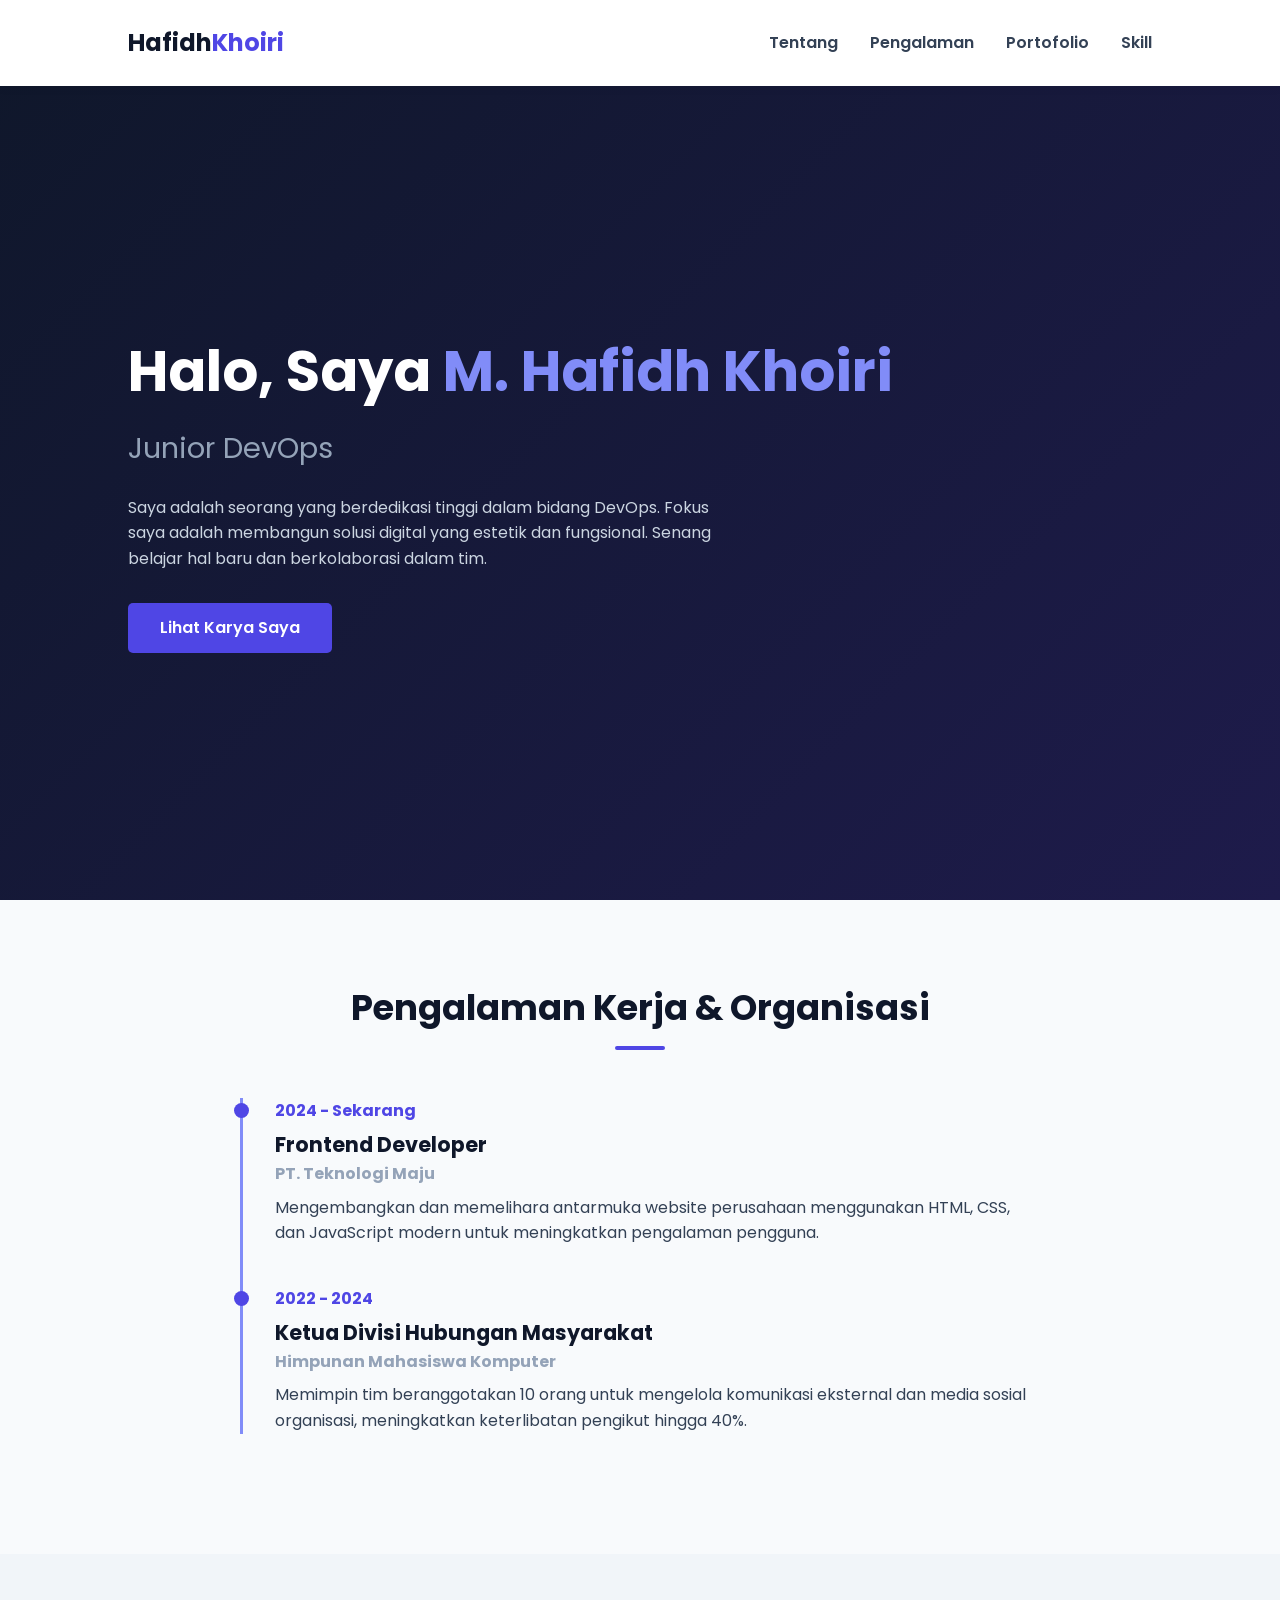
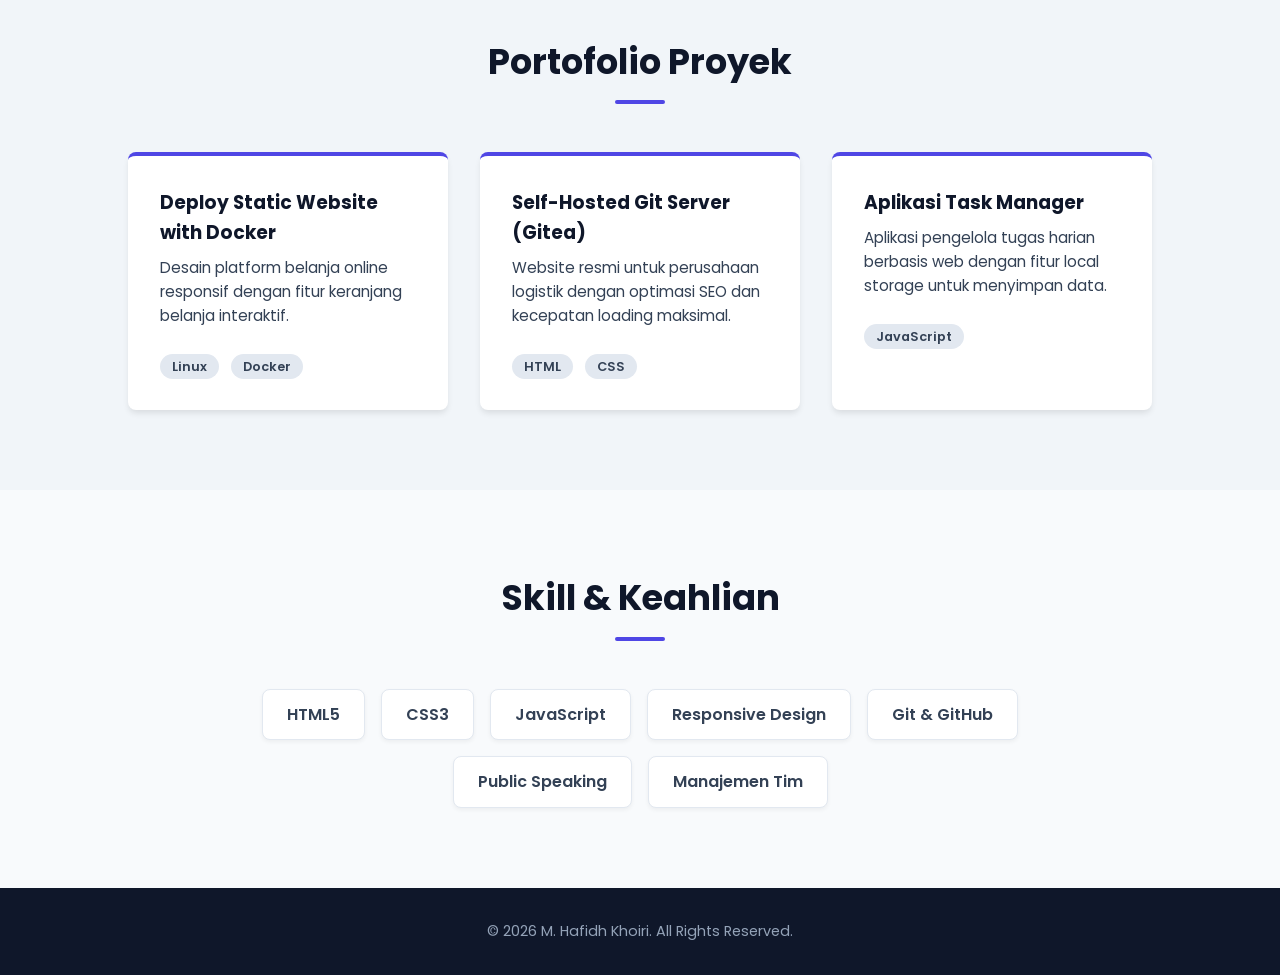
==== index.html @ 5c485df0 "first commit" ====
<!DOCTYPE html>
<html lang="id">
<head>
    <meta charset="UTF-8">
    <meta name="viewport" content="width=device-width, initial-scale=1.0">
    <title>Portofolio Saya</title>
    <link rel="stylesheet" href="style.css">
    <link href="https://fonts.googleapis.com/css2?family=Poppins:wght@300;400;600;700&display=swap" rel="stylesheet">
</head>
<body>

    <nav class="navbar">
        <div class="logo">Hafidh<span>Khoiri</span></div>
        <ul class="nav-links" id="navLinks">
            <li><a href="#about">Tentang</a></li>
            <li><a href="#experience">Pengalaman</a></li>
            <li><a href="#portfolio">Portofolio</a></li>
            <li><a href="#skills">Skill</a></li>
        </ul>
        <div class="menu-toggle" id="mobileMenu">
            <span class="bar"></span>
            <span class="bar"></span>
            <span class="bar"></span>
        </div>
    </nav>

    <header id="about" class="hero-section">
        <div class="hero-content">
            <h1>Halo, Saya <span>M. Hafidh Khoiri</span></h1>
            <h3>Junior DevOps</h3>
            <p>Saya adalah seorang yang berdedikasi tinggi dalam bidang DevOps. Fokus saya adalah membangun solusi digital yang estetik dan fungsional. Senang belajar hal baru dan berkolaborasi dalam tim.</p>
            <a href="#portfolio" class="btn">Lihat Karya Saya</a>
        </div>
    </header>

    <section id="experience" class="section">
        <h2 class="section-title">Pengalaman Kerja & Organisasi</h2>
        <div class="timeline">
            <div class="timeline-item">
                <div class="timeline-date">2024 - Sekarang</div>
                <div class="timeline-content">
                    <h3>Frontend Developer</h3>
                    <h4>PT. Teknologi Maju</h4>
                    <p>Mengembangkan dan memelihara antarmuka website perusahaan menggunakan HTML, CSS, dan JavaScript modern untuk meningkatkan pengalaman pengguna.</p>
                </div>
            </div>
            <div class="timeline-item">
                <div class="timeline-date">2022 - 2024</div>
                <div class="timeline-content">
                    <h3>Ketua Divisi Hubungan Masyarakat</h3>
                    <h4>Himpunan Mahasiswa Komputer</h4>
                    <p>Memimpin tim beranggotakan 10 orang untuk mengelola komunikasi eksternal dan media sosial organisasi, meningkatkan keterlibatan pengikut hingga 40%.</p>
                </div>
            </div>
        </div>
    </section>

    <section id="portfolio" class="section bg-light">
        <h2 class="section-title">Portofolio Proyek</h2>
        <div class="portfolio-grid">
            <div class="portfolio-card">
                <div class="portfolio-info">
                    <h3>Deploy Static Website with Docker</h3>
                    <p>Desain platform belanja online responsif dengan fitur keranjang belanja interaktif.</p>
                    <span class="tag">Linux</span> <span class="tag">Docker</span>
                </div>
            </div>
            <div class="portfolio-card">
                <div class="portfolio-info">
                    <h3>Self-Hosted Git Server (Gitea)</h3>
                    <p>Website resmi untuk perusahaan logistik dengan optimasi SEO dan kecepatan loading maksimal.</p>
                    <span class="tag">HTML</span> <span class="tag">CSS</span>
                </div>
            </div>
            <div class="portfolio-card">
                <div class="portfolio-info">
                    <h3>Aplikasi Task Manager</h3>
                    <p>Aplikasi pengelola tugas harian berbasis web dengan fitur local storage untuk menyimpan data.</p>
                    <span class="tag">JavaScript</span>
                </div>
            </div>
        </div>
    </section>

    <section id="skills" class="section">
        <h2 class="section-title">Skill & Keahlian</h2>
        <div class="skills-container">
            <div class="skill-card">HTML5</div>
            <div class="skill-card">CSS3</div>
            <div class="skill-card">JavaScript</div>
            <div class="skill-card">Responsive Design</div>
            <div class="skill-card">Git & GitHub</div>
            <div class="skill-card">Public Speaking</div>
            <div class="skill-card">Manajemen Tim</div>
        </div>
    </section>

    <footer>
        <p>&copy; <span id="year"></span> M. Hafidh Khoiri. All Rights Reserved.</p>
    </footer>

    <script src="script.js"></script>
</body>
</html>
---- style.css ----
/* ==========================================================================
   1. RESET & BASE STYLES (Gaya Dasar)
   ========================================================================== */
* {
    margin: 0;
    padding: 0;
    box-sizing: border-box;
    font-family: 'Poppins', sans-serif;
    scroll-behavior: smooth;
}

:root {
    --primary-color: #4f46e5;
    --secondary-color: #818cf8;
    --dark-color: #0f172a;
    --light-color: #f8fafc;
    --text-dark: #334155;
    --text-light: #94a3b8;
}

body {
    background-color: var(--light-color);
    color: var(--text-dark);
    line-height: 1.6;
}

/* ==========================================================================
   2. NAVBAR (Navigasi Atas)
   ========================================================================== */
.navbar {
    display: flex;
    justify-content: space-between;
    align-items: center;
    padding: 1.5rem 10%;
    background-color: white;
    position: fixed;
    top: 0;
    width: 100%;
    z-index: 1000;
    box-shadow: 0 2px 10px rgba(0, 0, 0, 0.05);
}

.logo {
    font-size: 1.5rem;
    font-weight: 700;
    color: var(--dark-color);
}

.logo span {
    color: var(--primary-color);
}

.nav-links {
    display: flex;
    list-style: none;
}

.nav-links li a {
    text-decoration: none;
    color: var(--text-dark);
    font-weight: 600;
    margin-left: 2rem;
    transition: color 0.3s ease;
}

.nav-links li a:hover {
    color: var(--primary-color);
}

/* ==========================================================================
   3. HERO SECTION (Halaman Utama Depan)
   ========================================================================== */
.hero-section {
    height: 100vh;
    display: flex;
    align-items: center;
    padding: 0 10%;
    background: linear-gradient(135deg, var(--dark-color) 0%, #1e1b4b 100%);
    color: white;
    padding-top: 80px;
}

.hero-content h1 {
    font-size: 3.5rem;
    font-weight: 700;
    margin-bottom: 0.5rem;
}

.hero-content h1 span {
    color: var(--secondary-color);
}

.hero-content h3 {
    font-size: 1.8rem;
    color: var(--text-light);
    font-weight: 400;
    margin-bottom: 1.5rem;
}

.hero-content p {
    max-width: 600px;
    margin-bottom: 2rem;
    color: #cbd5e1;
}

.btn {
    display: inline-block;
    padding: 0.75rem 2rem;
    background-color: var(--primary-color);
    color: white;
    text-decoration: none;
    border-radius: 5px;
    font-weight: 600;
    transition: background 0.3s, transform 0.3s;
}

.btn:hover {
    background-color: var(--secondary-color);
    transform: translateY(-3px);
}

/* ==========================================================================
   4. LAYOUT UMUM & KOMPONEN
   ========================================================================== */
.section {
    padding: 5rem 10%;
}

.bg-light {
    background-color: #f1f5f9;
}

.section-title {
    font-size: 2.2rem;
    text-align: center;
    margin-bottom: 3rem;
    position: relative;
    color: var(--dark-color);
}

.section-title::after {
    content: '';
    display: block;
    width: 50px;
    height: 4px;
    background-color: var(--primary-color);
    margin: 10px auto 0 auto;
    border-radius: 2px;
}

/* ==========================================================================
   5. TIMELINE (Pengalaman Kerja / Organisasi)
   ========================================================================== */
.timeline {
    max-width: 800px;
    margin: 0 auto;
    position: relative;
    border-left: 3px solid var(--secondary-color);
    padding-left: 2rem;
}

.timeline-item {
    position: relative;
    margin-bottom: 2.5rem;
}

.timeline-item::before {
    content: '';
    position: absolute;
    left: calc(-2rem - 9px);
    top: 5px;
    width: 15px;
    height: 15px;
    border-radius: 50%;
    background-color: var(--primary-color);
}

.timeline-date {
    font-weight: 700;
    color: var(--primary-color);
    margin-bottom: 0.25rem;
}

.timeline-content h3 {
    font-size: 1.3rem;
    color: var(--dark-color);
}

.timeline-content h4 {
    font-size: 1rem;
    color: var(--text-light);
    margin-bottom: 0.5rem;
}

/* ==========================================================================
   6. PORTFOLIO CARD (Grid Proyek Halaman Depan)
   ========================================================================== */
.portfolio-grid {
    display: grid;
    grid-template-columns: repeat(auto-fit, minmax(300px, 1fr));
    gap: 2rem;
}

.portfolio-card {
    background-color: white;
    border-radius: 8px;
    overflow: hidden;
    box-shadow: 0 4px 6px -1px rgba(0,0,0,0.1);
    transition: transform 0.3s;
    padding: 2rem;
    border-top: 4px solid var(--primary-color);
}

.portfolio-card:hover {
    transform: translateY(-5px);
}

.portfolio-info h3 {
    margin-bottom: 0.5rem;
    color: var(--dark-color);
}

.portfolio-info p {
    font-size: 0.95rem;
    color: var(--text-dark);
    margin-bottom: 1.5rem;
}

.tag {
    background-color: #e2e8f0;
    padding: 0.25rem 0.75rem;
    border-radius: 20px;
    font-size: 0.8rem;
    font-weight: 600;
    margin-right: 0.5rem;
}

/* ==========================================================================
   7. SKILLS (Bagian Keahlian)
   ========================================================================== */
.skills-container {
    display: flex;
    flex-wrap: wrap;
    justify-content: center;
    gap: 1rem;
    max-width: 800px;
    margin: 0 auto;
}

.skill-card {
    background-color: white;
    padding: 0.75rem 1.5rem;
    border-radius: 8px;
    font-weight: 600;
    box-shadow: 0 2px 4px rgba(0,0,0,0.05);
    border: 1px solid #e2e8f0;
}

/* ==========================================================================
   8. HALAMAN DOKUMENTASI PROYEK (Project Case Study)
   ========================================================================== */
.doc-section {
    padding: 8rem 10% 4rem 10%; /* Ditambah padding top agar tidak tertutup navbar */
    background-color: #ffffff;
}

.doc-container {
    max-width: 1100px;
    margin: 0 auto;
}

.back-btn {
    display: inline-block;
    text-decoration: none;
    color: var(--primary-color);
    font-weight: 600;
    margin-bottom: 2rem;
    transition: transform 0.2s;
}

.back-btn:hover {
    transform: translateX(-5px);
}

.doc-header {
    margin-bottom: 3rem;
}

.project-category {
    font-size: 0.9rem;
    text-transform: uppercase;
    letter-spacing: 1px;
    color: var(--primary-color);
    font-weight: 700;
}

.project-title {
    font-size: 2.8rem;
    color: var(--dark-color);
    line-height: 1.2;
    margin: 0.5rem 0;
}

.project-subtitle {
    font-size: 1.2rem;
    color: var(--text-dark);
    margin-bottom: 1.5rem;
}

.project-meta {
    display: flex;
    flex-wrap: wrap;
    gap: 2rem;
    padding: 1rem 0;
    border-top: 1px solid #e2e8f0;
    border-bottom: 1px solid #e2e8f0;
}

.meta-item {
    font-size: 0.95rem;
    color: var(--text-dark);
}

/* Galeri Gambar Dokumentasi */
.doc-gallery {
    margin-bottom: 3rem;
}

.responsive-img {
    width: 100%;
    height: auto;
    display: block;
    border-radius: 8px;
    object-fit: cover;
    box-shadow: 0 4px 15px rgba(0,0,0,0.05);
}

.sub-previews {
    display: grid;
    grid-template-columns: 1fr 1fr;
    gap: 1.5rem;
    margin-top: 1.5rem;
}

/* Grid Konten Utama vs Sidebar */
.doc-grid {
    display: grid;
    grid-template-columns: 2fr 1fr;
    gap: 3rem;
}

.doc-block {
    margin-bottom: 2.5rem;
}

.doc-block h2 {
    font-size: 1.5rem;
    color: var(--dark-color);
    margin-bottom: 1rem;
}

.doc-block p {
    color: var(--text-dark);
    margin-bottom: 1rem;
    text-align: justify;
}

.doc-list {
    padding-left: 1.5rem;
    margin-bottom: 1rem;
    color: var(--text-dark);
}

.doc-list li {
    margin-bottom: 0.5rem;
}

.doc-quote {
    background-color: #f8fafc;
    border-left: 4px solid var(--primary-color);
    padding: 1.5rem;
    border-radius: 0 8px 8px 0;
    color: var(--text-dark);
    font-style: italic;
    margin: 1.5rem 0;
}

/* Sidebar Kanan */
.sidebar-card {
    background-color: #f1f5f9;
    padding: 2rem;
    border-radius: 8px;
    margin-bottom: 1.5rem;
}

.sidebar-card h3 {
    font-size: 1.2rem;
    color: var(--dark-color);
    margin-bottom: 1rem;
}

.tech-tags {
    display: flex;
    flex-wrap: wrap;
    gap: 0.5rem;
}

.btn-full {
    display: block;
    text-align: center;
    width: 100%;
    margin-bottom: 0.75rem;
}

.btn-outline {
    background-color: transparent;
    border: 2px solid var(--primary-color);
    color: var(--primary-color);
}

.btn-outline:hover {
    background-color: var(--primary-color);
    color: white;
}

/* ==========================================================================
   9. FOOTER (Bagian Bawah Web)
   ========================================================================== */
footer {
    background-color: var(--dark-color);
    color: var(--text-light);
    text-align: center;
    padding: 2rem;
    font-size: 0.9rem;
}

/* ==========================================================================
   10. MEDIA QUERIES (Responsif HP / Tablet)
   ========================================================================== */
.menu-toggle {
    display: none;
    cursor: pointer;
}

.bar {
    display: block;
    width: 25px;
    height: 3px;
    margin: 5px auto;
    background-color: var(--dark-color);
    transition: all 0.3s ease;
}

@media (max-width: 768px) {
    /* Navigasi Mobile */
    .menu-toggle { 
        display: block; 
    }
    .nav-links {
        position: absolute;
        top: 70px;
        left: -100%;
        flex-direction: column;
        background-color: white;
        width: 100%;
        text-align: center;
        transition: 0.3s;
        box-shadow: 0 10px 10px rgba(0,0,0,0.05);
    }
    .nav-links.active { 
        left: 0; 
    }
    .nav-links li { 
        margin: 1.5rem 0; 
    }
    .nav-links li a { 
        margin-left: 0; 
    }
    
    /* Hero Mobile */
    .hero-content h1 { 
        font-size: 2.5rem; 
    }
    
    /* Dokumentasi Proyek Mobile */
    .doc-section {
        padding: 6rem 5% 4rem 5%;
    }
    .project-title {
        font-size: 2rem;
    }
    .sub-previews {
        grid-template-columns: 1fr;
    }
    .doc-grid {
        grid-template-columns: 1fr;
        gap: 2rem;
    }
}
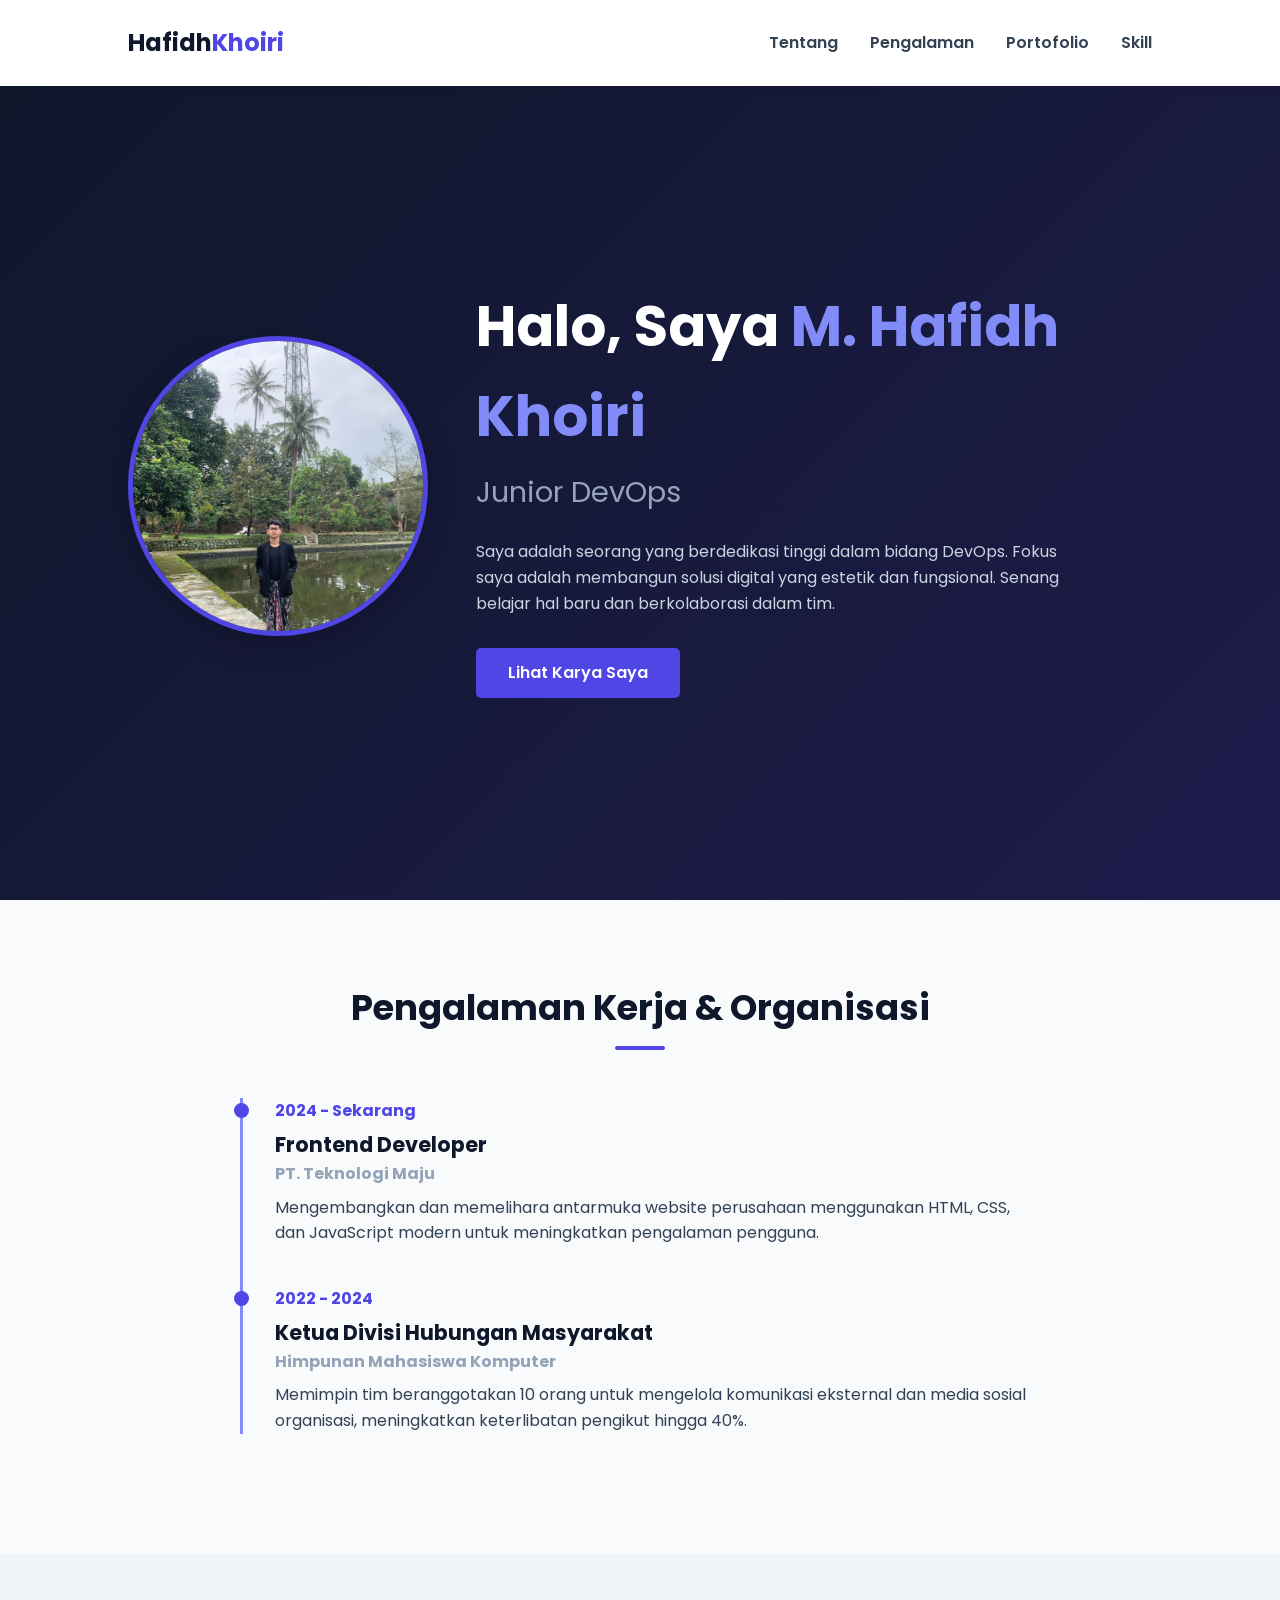
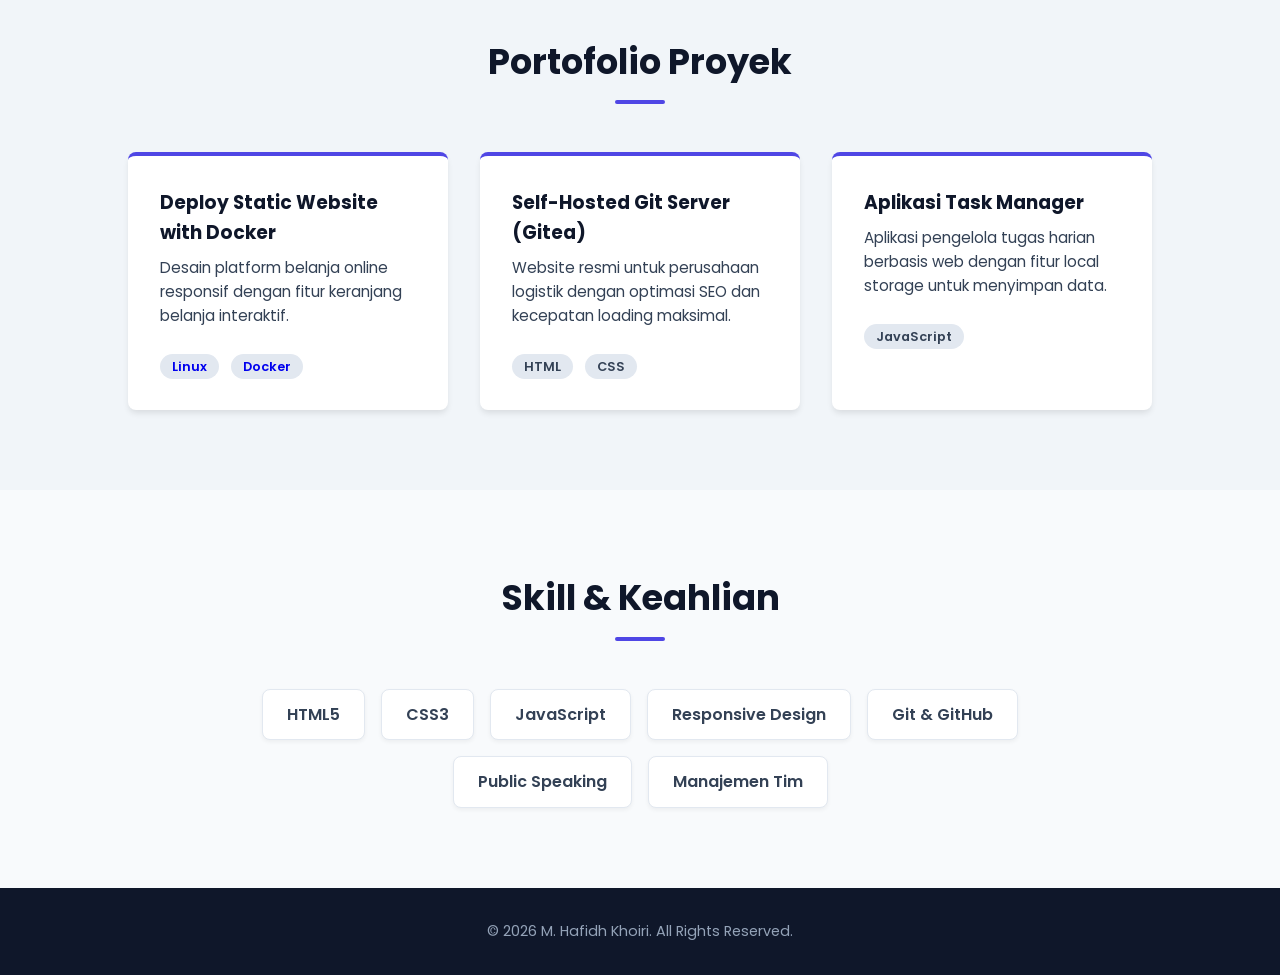
==== commit 24951574: "update porto section" ====
--- a/index.html
+++ b/index.html
@@ -24,14 +24,22 @@
         </div>
     </nav>
 
-    <header id="about" class="hero-section">
+<header id="about" class="hero-section">
+    <div class="hero-container">
+        
+        <div class="hero-image">
+            <img src="assets/foto1.jpeg" alt="Foto Hafidh">
+        </div>
+
         <div class="hero-content">
             <h1>Halo, Saya <span>M. Hafidh Khoiri</span></h1>
             <h3>Junior DevOps</h3>
             <p>Saya adalah seorang yang berdedikasi tinggi dalam bidang DevOps. Fokus saya adalah membangun solusi digital yang estetik dan fungsional. Senang belajar hal baru dan berkolaborasi dalam tim.</p>
             <a href="#portfolio" class="btn">Lihat Karya Saya</a>
         </div>
-    </header>
+
+    </div>
+</header>
 
     <section id="experience" class="section">
         <h2 class="section-title">Pengalaman Kerja & Organisasi</h2>
@@ -58,13 +66,13 @@
     <section id="portfolio" class="section bg-light">
         <h2 class="section-title">Portofolio Proyek</h2>
         <div class="portfolio-grid">
-            <div class="portfolio-card">
+            <a class="portfolio-card" href="portofolio/project-static.html">
                 <div class="portfolio-info">
                     <h3>Deploy Static Website with Docker</h3>
                     <p>Desain platform belanja online responsif dengan fitur keranjang belanja interaktif.</p>
                     <span class="tag">Linux</span> <span class="tag">Docker</span>
                 </div>
-            </div>
+            </a>
             <div class="portfolio-card">
                 <div class="portfolio-info">
                     <h3>Self-Hosted Git Server (Gitea)</h3>
--- a/style.css
+++ b/style.css
@@ -16,6 +16,10 @@
     --light-color: #f8fafc;
     --text-dark: #334155;
     --text-light: #94a3b8;
+}
+
+a, u {
+    text-decoration: none;
 }
 
 body {
@@ -80,6 +84,35 @@
     padding-top: 80px;
 }
 
+.hero-container {
+    display: flex;
+    align-items: center;
+    justify-content: space-between;
+    gap: 3rem;
+}
+
+.hero-image img {
+    width: 300px;
+    height: 300px;
+    object-fit: cover;
+    border-radius: 50%;
+    border: 5px solid var(--primary-color);
+    box-shadow: 0 10px 30px rgba(0,0,0,0.2);
+}
+
+/* Mobile */
+@media (max-width: 768px) {
+    .hero-container {
+        flex-direction: column;
+        text-align: center;
+    }
+
+    .hero-image img {
+        width: 200px;
+        height: 200px;
+    }
+}
+
 .hero-content h1 {
     font-size: 3.5rem;
     font-weight: 700;
@@ -146,6 +179,27 @@
     background-color: var(--primary-color);
     margin: 10px auto 0 auto;
     border-radius: 2px;
+}
+
+.code-container{
+    background:#0f172a;
+    border-radius:16px;
+    overflow:hidden;
+    margin-top:20px;
+}
+
+.code-container pre{
+    margin:0;
+    padding:25px;
+    overflow-x:auto;
+    color:springgreen;
+}
+
+.code-container code{
+    color:#4f46e5;
+    font-family:'Courier New', monospace;
+    font-size:.9rem;
+    line-height:1.8;
 }
 
 /* ==========================================================================
@@ -496,4 +550,172 @@
         grid-template-columns: 1fr;
         gap: 2rem;
     }
+    .section-desc{
+    margin-bottom:20px;
+    color:#64748b;
+}
+/* ==========================================
+MODERN TECHNOLOGY TABLE
+========================================== */
+
+.section-desc{
+margin-bottom:20px;
+color:#64748b;
+}
+
+.modern-tech-table{
+background:#fff;
+border-radius:20px;
+overflow:hidden;
+border:1px solid #e2e8f0;
+box-shadow:0 10px 30px rgba(0,0,0,.05);
+margin-top:20px;
+}
+
+.table-header{
+display:grid;
+grid-template-columns:1fr 1fr;
+background:linear-gradient(135deg,#2563eb,#7c3aed);
+color:white;
+font-weight:600;
+}
+
+.table-header div{
+padding:18px 24px;
+}
+
+.table-row{
+display:grid;
+grid-template-columns:1fr 1fr;
+border-bottom:1px solid #e2e8f0;
+transition:.3s;
+}
+
+.table-row:hover
+
+.table-row:last-child{
+border-bottom:none;
+}
+
+.table-row div{
+padding:18px 24px;
+}
+
+/* ==========================================
+DEPLOYMENT ARCHITECTURE
+========================================== */
+
+.architecture-flow{
+display:flex;
+align-items:center;
+justify-content:center;
+gap:15px;
+flex-wrap:wrap;
+margin-top:30px;
+}
+
+.arch-card{
+width:170px;
+min-height:220px;
+background:white;
+border:1px solid #dbeafe;
+border-radius:20px;
+padding:20px;
+text-align:center;
+position:relative;
+box-shadow:0 8px 20px rgba(0,0,0,.06);
+transition:.3s;
+}
+
+.arch-card:hover{
+transform:translateY(-5px);
+}
+
+.arch-number{
+position:absolute;
+top:12px;
+left:12px;
+width:30px;
+height:30px;
+background:#2563eb;
+color:white;
+border-radius:50%;
+display:flex;
+justify-content:center;
+align-items:center;
+font-size:14px;
+font-weight:600;
+}
+
+.arch-icon{
+font-size:48px;
+margin-top:20px;
+margin-bottom:10px;
+}
+
+.arch-card h4{
+font-size:1rem;
+margin-bottom:10px;
+color:#0f172a;
+}
+
+.arch-card p{
+font-size:.85rem;
+color:#64748b;
+}
+
+.arch-arrow{
+font-size:28px;
+color:#2563eb;
+font-weight:bold;
+}
+
+/* ==========================================
+DOC BLOCK IMPROVEMENT
+========================================== */
+
+.doc-block{
+background:white;
+padding:30px;
+border-radius:20px;
+box-shadow:0 5px 20px rgba(0,0,0,.04);
+margin-bottom:30px;
+}
+
+.doc-block h2{
+display:flex;
+align-items:center;
+gap:10px;
+margin-bottom:15px;
+}
+
+/* ==========================================
+MOBILE RESPONSIVE
+========================================== */
+
+@media(max-width:768px){
+.table-header,
+.table-row{
+    grid-template-columns:1fr;
+}
+
+.architecture-flow{
+    flex-direction:column;
+}
+
+.arch-arrow{
+    transform:rotate(90deg);
+}
+
+.arch-card{
+    width:100%;
+    max-width:300px;
+}
+
+.config{
+    color: #818cf8;   
+}
+
+
+}
 }
